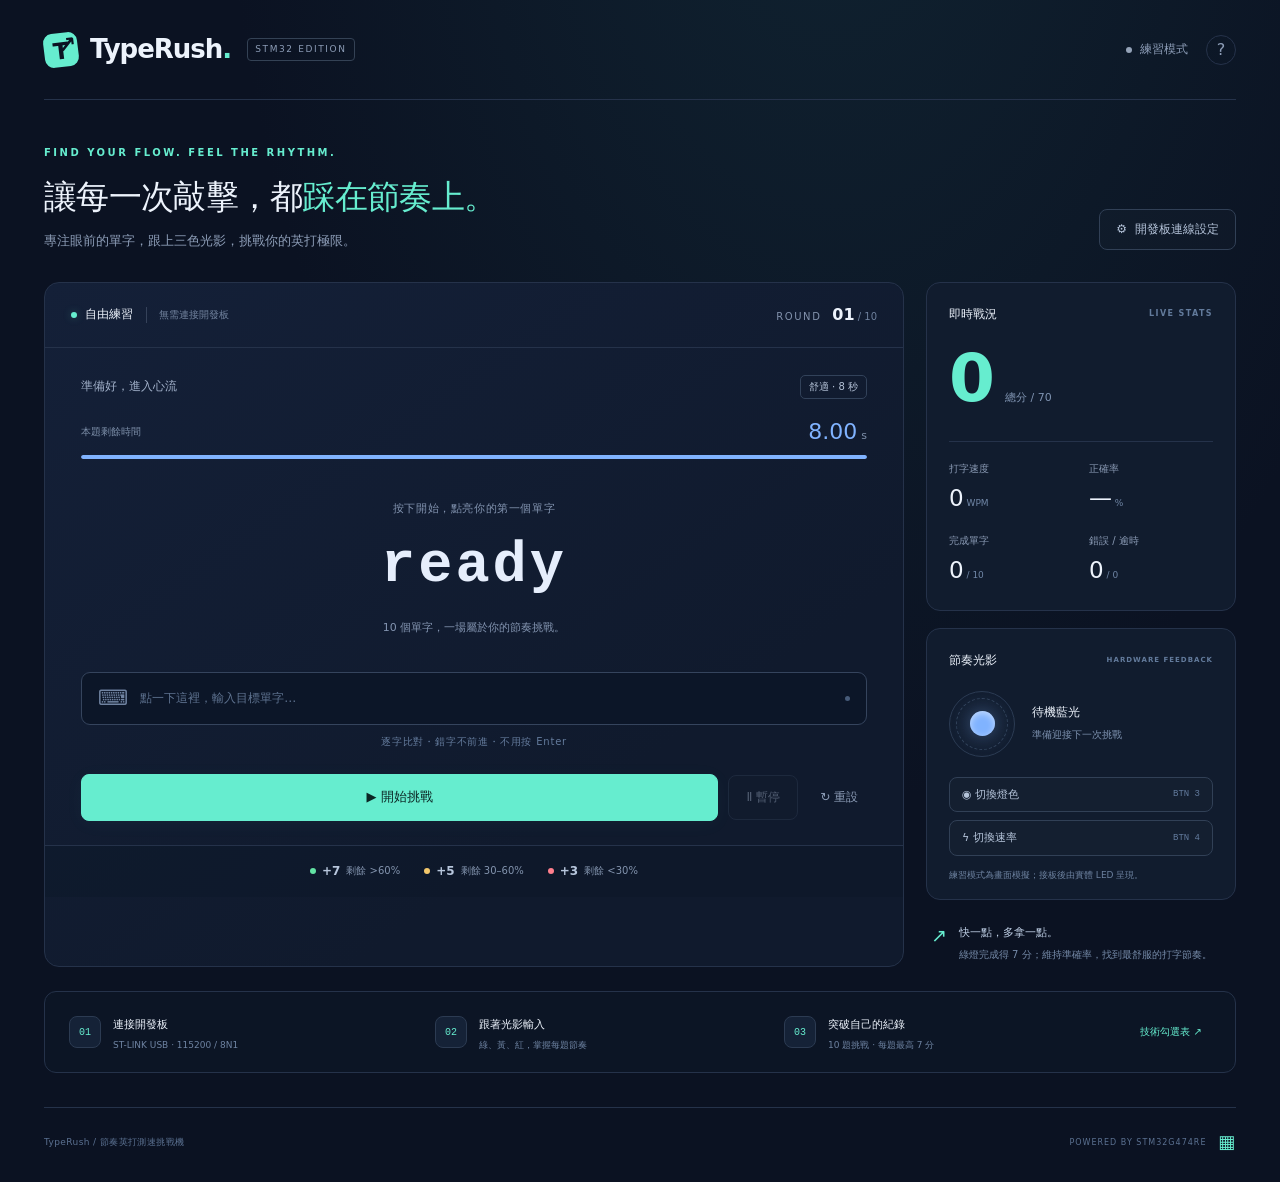
==== web/index.html @ 2ad9b750 "Publish TypeRush static game with STM32 Web Serial support" ====
<!doctype html>
<html lang="zh-Hant">
<head>
  <meta charset="utf-8"><meta name="viewport" content="width=device-width, initial-scale=1">
  <meta name="theme-color" content="#0b1222">
  <title>TypeRush — 節奏英打測速挑戰機</title>
  <link rel="stylesheet" href="style.css">
</head>
<body>
  <div class="shell">
    <header class="topbar">
      <a class="brand" href="./" aria-label="TypeRush 首頁"><span class="brand-icon">T<span>↗</span></span><strong>TypeRush<span class="brand-dot">.</span></strong><span class="tag">STM32 EDITION</span></a>
      <div class="top-actions"><span class="connection-badge" id="connectionBadge"><i></i>練習模式</span><button class="icon-button" id="helpButton" aria-label="操作說明">?</button></div>
    </header>
    <main>
      <div class="intro"><div><p class="eyebrow">FIND YOUR FLOW. FEEL THE RHYTHM.</p><h1>讓每一次敲擊，都<span>踩在節奏上。</span></h1><p class="subtitle">專注眼前的單字，跟上三色光影，挑戰你的英打極限。</p></div><button class="outline-button" id="settingsButton"><span aria-hidden="true">⚙</span> 開發板連線設定</button></div>
      <div class="workspace">
        <section class="arena" aria-label="打字遊戲">
          <div class="arena-head"><div class="mode-label"><span class="live-dot"></span><span id="modeLabel">自由練習</span><span class="mode-note" id="modeNote">無需連接開發板</span></div><span class="round-label">ROUND <strong id="round">01</strong><span> / 10</span></span></div>
          <div class="arena-body" id="arenaBody" data-color="blue">
            <div class="status-line"><span id="stateLabel">準備好，進入心流</span><span class="rate-chip" id="rateLabel">舒適 · 8 秒</span></div>
            <div class="time-row"><span>本題剩餘時間</span><strong id="time">8.00<span>s</span></strong></div>
            <div class="time-track"><div id="timeBar"></div></div>
            <div class="word-area"><p class="word-caption" id="wordCaption">按下開始，點亮你的第一個單字</p><div class="target-word" id="targetWord" aria-label="目標單字">ready<span class="caret">_</span></div><p class="feedback" id="feedback" role="status">10 個單字，一場屬於你的節奏挑戰。</p></div>
            <label class="typing-label" for="typingInput">英文字母輸入</label><div class="typing-box"><span aria-hidden="true">⌨</span><input id="typingInput" type="text" placeholder="開始後，在這裡輸入單字…" autocomplete="off" autocorrect="off" autocapitalize="off" spellcheck="false" disabled aria-describedby="inputHint"><span class="input-dot"></span></div>
            <p class="input-hint" id="inputHint">逐字比對・錯字不前進・不用按 Enter</p>
            <div class="game-controls"><button class="primary-button" id="startButton"><span aria-hidden="true">▶</span> 開始挑戰</button><button class="outline-button" id="pauseButton" disabled>Ⅱ 暫停</button><button class="text-button" id="resetButton">↻ 重設</button></div>
          </div>
          <div class="score-legend"><span><i class="dot green"></i><strong>+7</strong> 剩餘 &gt;60%</span><span><i class="dot yellow"></i><strong>+5</strong> 剩餘 30–60%</span><span><i class="dot red"></i><strong>+3</strong> 剩餘 &lt;30%</span></div>
        </section>
        <aside class="dashboard" aria-label="即時戰況">
          <section class="stats-card"><h2>即時戰況 <span>LIVE STATS</span></h2><div class="big-score"><span id="score">0</span><small>總分 / 70</small></div><div class="stat-grid"><div><span>打字速度</span><strong id="wpm">0<small> WPM</small></strong></div><div><span>正確率</span><strong id="accuracy">—<small> %</small></strong></div><div><span>完成單字</span><strong id="correct">0<small> / 10</small></strong></div><div><span>錯誤 / 逾時</span><strong id="errors">0<small> / 0</small></strong></div></div></section>
          <section class="light-card"><h2>節奏光影 <span>HARDWARE FEEDBACK</span></h2><div class="light-stage"><div class="light-orbit"><div id="led" class="led blue"></div></div><div><strong id="lightName">待機藍光</strong><p id="lightDescription">準備迎接你的挑戰</p></div></div><div class="hardware-controls"><button id="colorButton" class="outline-button">◉ 切換燈色 <small>BTN 3</small></button><button id="speedButton" class="outline-button">ϟ 切換速率 <small>BTN 4</small></button></div><p class="micro-copy" id="lightHint">練習模式為畫面模擬；接板後由實體 LED 呈現。</p></section>
          <section class="tip-card"><span>↗</span><div><strong>快一點，多拿一點。</strong><p>綠燈完成得 7 分；維持準確率，找到最舒服的打字節奏。</p></div></section>
        </aside>
      </div>
      <section class="bottom-strip"><div><span class="small-icon">01</span><div><strong>連接開發板</strong><p>ST-LINK USB · 115200 / 8N1</p></div></div><div><span class="small-icon">02</span><div><strong>跟著光影輸入</strong><p>綠、黃、紅，掌握每題節奏</p></div></div><div><span class="small-icon">03</span><div><strong>突破自己的紀錄</strong><p>10 題挑戰 · 每題最高 7 分</p></div></div><button class="text-button" id="technicalButton">技術勾選表 ↗</button></section>
    </main>
    <footer><span>TypeRush / 節奏英打測速挑戰機</span><span>POWERED BY STM32G474RE <span class="footer-square">▦</span></span></footer>
  </div>
  <div id="notice" role="status" class="notice" hidden></div>
  <dialog id="settingsDialog" class="settings-dialog">
    <div class="dialog-head"><div><p class="eyebrow">SERIAL CONNECTION</p><h2>連接你的開發板</h2></div><button class="icon-button close-dialog" aria-label="關閉設定">×</button></div>
    <div class="dialog-content"><p class="dialog-description">連線參數須與 STM32 韌體一致。使用電腦版 Chrome／Edge，透過 ST-LINK 的 USB 虛擬序列埠連接。</p><div class="cable-diagram"><span>⌁ 電腦 USB</span><span class="cable-line"></span><span>▦ STM32</span></div>
      <form id="serialForm"><div class="form-grid"><label>鮑率 Baud rate<input id="baudRate" type="number" min="300" max="3000000" step="1" value="115200" required></label><label>資料位元<select id="dataBits"><option value="8">8</option><option value="7">7</option></select></label><label>停止位元<select id="stopBits"><option value="1">1</option><option value="2">2</option></select></label><label>同位元檢查<select id="parity"><option value="none">無 None</option><option value="even">偶 Even</option><option value="odd">奇 Odd</option></select></label><label class="full-width">流量控制<select id="flowControl"><option value="none">無 None</option><option value="hardware">硬體 RTS / CTS</option></select></label></div>
      <p class="setting-note">隨附韌體固定為 <strong>115200 · 8 · 1 · None · None</strong>。其他參數需同步修改板端；ST-LINK VCP 不接 RTS/CTS。</p><button id="connectButton" class="primary-button full-width" type="submit">⌁ 選擇序列埠並連接</button></form>
      <div class="connection-info" id="connectionInfo" role="status">尚未連接開發板</div><div class="connection-options"><button class="outline-button" id="disconnectButton" disabled>中斷連線</button><button class="outline-button" id="practiceButton">使用練習模式</button></div>
      <details class="console-details"><summary>UART 對話 <span id="logCount">0 則</span></summary><div class="console-toolbar"><button class="text-button" id="syncButton">同步狀態</button><button class="text-button" id="clearLogButton">清除對話</button></div><pre id="serialLog" aria-label="UART 收發紀錄"></pre></details>
    </div>
  </dialog>
  <dialog id="helpDialog"><div class="dialog-head"><h2>找到你的節奏</h2><button class="icon-button close-dialog" aria-label="關閉操作說明">×</button></div><div class="dialog-content help-content"><p>每局 10 題。逐字輸入畫面上的英文單字，輸入最後一字即自動判分。錯字會記錄，但不會讓游標前進；不必退格或按 Enter。</p><ol><li><strong>開始 / BTN 1：</strong>開始新局，或從暫停繼續。</li><li><strong>暫停 / BTN 2：</strong>凍結倒數並讓燈號恆亮，再按繼續。</li><li><strong>燈色 / BTN 3：</strong>綠、黃、紅循環展示，不影響計分；換題恢復自動燈色。</li><li><strong>速率 / BTN 4：</strong>8 / 5 / 3 秒切換，呼吸週期同步加快；當題剩餘比例保留。</li></ol><p>剩餘時間 &gt;60% 得 7 分、30–60% 得 5 分、&lt;30% 得 3 分，逾時 0 分並換題。暫停時間不計入 WPM；正確率為正確字元 / 所有輸入字元。</p><p>接板模式由 STM32 控制遊戲；請先燒錄韌體，再用資料 USB 線連到板上 ST-LINK USB。練習模式只模擬畫面，不代表實體硬體驗證。</p><a href="../docs/HARDWARE.md" target="_blank" rel="noopener">接線與燒錄文件 ↗</a></div></dialog>
  <dialog id="technicalDialog"><div class="dialog-head"><div><p class="eyebrow">COURSE CHECKLIST</p><h2>每一項技術，都有對應功能</h2></div><button class="icon-button close-dialog" aria-label="關閉技術勾選表">×</button></div><div class="dialog-content"><p class="dialog-description">這裡列出韌體實作，不代表已完成實體板驗收。完整暫存器與操作說明見專案文件。</p><div class="checklist" id="checklist"></div><a href="../docs/TECHNICAL.md" target="_blank" rel="noopener">查看完整程式位置與驗收步驟 ↗</a></div></dialog>
  <dialog id="resultDialog" class="result-dialog"><div class="dialog-head"><span class="eyebrow">CHALLENGE COMPLETE</span><button class="icon-button close-dialog" aria-label="關閉成績">×</button></div><div class="result-content"><div class="result-icon">↗</div><h2>這一場，節奏由你掌握。</h2><p id="resultMode">練習模式成績</p><div class="result-score"><span id="resultScore">0</span><small> / 70 分</small></div><div class="result-details" id="resultDetails"></div><button class="primary-button" id="playAgainButton">再挑戰一次 ↗</button></div></dialog>
  <script type="module" src="app.js"></script>
</body>
</html>
---- web/style.css ----
:root{color-scheme:dark;--bg:#0b1222;--panel:#111c30;--border:#25324a;--text:#edf3fc;--muted:#8d9db7;--cyan:#66edcf;--green:#62e2a4;--yellow:#f3c76b;--red:#ff7f8d;--blue:#80b3ff;font-family:Inter,"Noto Sans TC","Microsoft JhengHei",system-ui,sans-serif;font-synthesis:none}
*{box-sizing:border-box}body{margin:0;background:radial-gradient(ellipse at 65% -20%,#16374277,transparent 52%),var(--bg);color:var(--text);font-size:14px;line-height:1.6}button,input,select{font:inherit}button,a,input,select{-webkit-tap-highlight-color:transparent}button{cursor:pointer}button:disabled{cursor:not-allowed;opacity:.4}button,a,input,select,summary{outline-offset:5px}button:focus-visible,a:focus-visible,input:focus-visible,select:focus-visible,summary:focus-visible{outline:2px solid var(--cyan)}a{color:var(--cyan);text-decoration:none}button{transition:background .18s,border-color .18s,transform .18s}button:active:not(:disabled){transform:translateY(1px)}.shell{max-width:1320px;margin:auto;padding:0 44px}.topbar{height:100px;border-bottom:1px solid var(--border);display:flex;align-items:center;justify-content:space-between}.brand{display:flex;align-items:center;gap:12px;color:var(--text)}.brand strong{font-size:26px;letter-spacing:-1px}.brand-icon{width:34px;height:34px;display:grid;place-items:center;position:relative;background:var(--cyan);color:var(--bg);font-size:23px;font-weight:900;border-radius:9px;transform:rotate(-7deg)}.brand-icon span{position:absolute;right:1px;top:-5px;font-size:22px}.brand-dot{color:var(--cyan)}.tag{font-size:9px;letter-spacing:1.6px;border:1px solid #344255;border-radius:4px;padding:3px 7px;margin-left:4px;color:var(--muted)}.top-actions{display:flex;align-items:center;gap:18px}.connection-badge{display:flex;align-items:center;gap:8px;font-size:12px;color:var(--muted)}.connection-badge i{width:6px;height:6px;border-radius:50%;background:#94a3b8}.connection-badge.connected{color:var(--cyan)}.connection-badge.connected i{background:var(--cyan);box-shadow:0 0 9px #66edcf77}.icon-button{display:grid;place-items:center;border:1px solid var(--border);color:var(--muted);background:transparent;border-radius:50%;width:30px;height:30px;font-size:16px}.icon-button:hover{background:#ffffff0b;color:var(--text)}.intro{display:flex;align-items:flex-end;justify-content:space-between;gap:20px;margin:45px 0 30px}.eyebrow{color:var(--cyan);font-size:10px;letter-spacing:2.5px;font-weight:700;margin:0 0 12px}h1{font-size:clamp(23px,2.6vw,36px);font-weight:700;letter-spacing:-.7px;margin:0 0 10px;line-height:1.45}h1 span{color:var(--cyan)}.subtitle{color:var(--muted);font-size:13px;margin:0}.outline-button,.primary-button,.text-button{border-radius:8px;display:inline-flex;justify-content:center;align-items:center;gap:8px;white-space:nowrap}.outline-button{padding:10px 16px;background:#ffffff03;border:1px solid #314056;color:#b5c4da}.outline-button:hover:not(:disabled){background:#ffffff08;border-color:#667a96}.intro>.outline-button{font-size:12px;margin-bottom:2px}.primary-button{border:1px solid var(--cyan);background:var(--cyan);color:#0b2624;font-weight:750;padding:12px 22px;box-shadow:0 3px 20px #66edcf0a}.primary-button:hover:not(:disabled){background:#91f7e0}.text-button{background:none;border:0;color:var(--muted);font-size:12px;padding:9px}.text-button:hover{color:var(--text)}.workspace{display:grid;grid-template-columns:minmax(0,1fr) 310px;gap:22px}.arena{border:1px solid var(--border);background:linear-gradient(145deg,#142038,#101a2d 70%);border-radius:15px;overflow:hidden;min-width:0}.arena-head{padding:19px 26px;display:flex;align-items:center;justify-content:space-between;border-bottom:1px solid var(--border);font-size:12px}.mode-label{display:flex;gap:8px;align-items:center}.live-dot{width:6px;height:6px;background:var(--cyan);border-radius:50%;box-shadow:0 0 8px #66edcf44}.mode-note{color:#73849f;font-size:10px;margin-left:5px;border-left:1px solid #35425a;padding-left:12px}.round-label{font-size:10px;letter-spacing:1.6px;color:#8292ac}.round-label strong{color:var(--text);font-size:16px;letter-spacing:0;margin-left:6px}.round-label>span{letter-spacing:0;color:#6e809d}.arena-body{padding:27px 36px 24px;--tier:var(--blue)}.arena-body[data-color=green]{--tier:var(--green)}.arena-body[data-color=yellow]{--tier:var(--yellow)}.arena-body[data-color=red]{--tier:var(--red)}.status-line{display:flex;align-items:center;justify-content:space-between;color:#a1b0c9;font-size:12px}.rate-chip{font-size:10px;padding:3px 8px;border:1px solid #32425a;border-radius:5px;color:#b5c3d8}.time-row{display:flex;align-items:center;justify-content:space-between;margin-top:20px}.time-row>span{font-size:10px;color:#7d8fa9}.time-row>strong{font-size:22px;font-variant-numeric:tabular-nums;font-weight:500;color:var(--tier);line-height:1.2}.time-row strong span{font-size:11px;margin-left:4px;color:#7d8fa9}.time-track{height:4px;border-radius:5px;background:#23304a;margin-top:10px;overflow:hidden}#timeBar{width:100%;height:100%;background:var(--tier);border-radius:5px;transition:width .08s linear,background .2s;box-shadow:0 0 9px var(--tier)}.word-area{padding:34px 0 28px;text-align:center;min-height:213px;display:flex;flex-direction:column;justify-content:center}.word-caption{font-size:11px;color:#8394b0;margin:0 0 12px;letter-spacing:.6px}.target-word{font:600 clamp(36px,5vw,57px)/1.3 "SFMono-Regular",Consolas,monospace;letter-spacing:3px;min-height:75px;color:#e6eefc;overflow-wrap:anywhere}.target-word .done{color:var(--cyan)}.target-word .next{position:relative}.target-word .next:after{content:"";position:absolute;bottom:-5px;height:3px;left:0;right:3px;background:var(--cyan);animation:blink 1s step-end infinite}.caret{color:var(--cyan);animation:blink 1s step-end infinite}.feedback{font-size:11px;margin:15px 0 0;color:#8394b0;min-height:18px}.feedback.error{color:var(--red)}.feedback.success{color:var(--cyan)}.typing-label{position:absolute;width:1px;height:1px;overflow:hidden;clip-path:inset(50%)}.typing-box{display:flex;align-items:center;border:1px solid #35445d;border-radius:9px;background:#0c1628;padding:0 16px;gap:12px;transition:border-color .2s}.typing-box:focus-within{border-color:var(--cyan);box-shadow:0 0 0 3px #66edcf09}.typing-box>span:first-child{color:#7083a1;font-size:21px}.typing-box input{width:100%;min-width:0;border:0;outline:none;background:none;color:var(--text);padding:15px 0;font-size:13px;letter-spacing:.5px}.typing-box input::placeholder{color:#5e728f;font-size:12px;letter-spacing:0}.input-dot{width:5px;height:5px;background:#475b79;border-radius:50%;flex-shrink:0}.typing-box:focus-within .input-dot{background:var(--cyan)}.input-hint{text-align:center;color:#647b9c;font-size:10px;margin:9px 0 24px;letter-spacing:.8px}.game-controls{display:flex;align-items:center;gap:10px}.game-controls .primary-button{flex:1;font-size:13px}.game-controls .outline-button{padding:12px 17px;font-size:12px}.game-controls .text-button{margin-left:3px}.score-legend{border-top:1px solid var(--border);display:flex;align-items:center;justify-content:center;gap:24px;padding:16px 14px;color:#8394ae;font-size:10px;background:#0a152344}.score-legend>span{display:flex;align-items:center;gap:6px}.score-legend strong{font-weight:600;color:#b7c6dc;font-size:12px}.dot{width:6px;height:6px;border-radius:50%;display:inline-block}.dot.green{background:var(--green)}.dot.yellow{background:var(--yellow)}.dot.red{background:var(--red)}.dashboard{display:flex;flex-direction:column;gap:17px}.stats-card,.light-card{background:#111c2e;border:1px solid var(--border);border-radius:14px;padding:22px}.stats-card h2,.light-card h2{display:flex;align-items:center;justify-content:space-between;margin:0;font-size:12px;font-weight:550}.stats-card h2>span,.light-card h2>span{font-size:8px;letter-spacing:1.4px;color:#637b9c}.big-score{display:flex;align-items:baseline;gap:13px;margin:14px 0 20px}.big-score>span{font-size:66px;line-height:1.25;letter-spacing:-3px;color:var(--cyan);font-weight:600;font-variant-numeric:tabular-nums}.big-score small{font-size:11px;color:#7f93b1}.stat-grid{display:grid;grid-template-columns:1fr 1fr;gap:16px;border-top:1px solid var(--border);padding-top:19px}.stat-grid>div{display:flex;flex-direction:column;gap:3px}.stat-grid>div>span{font-size:10px;color:#8b9bb5}.stat-grid strong{font-size:23px;font-weight:500;font-variant-numeric:tabular-nums}.stat-grid strong small{font-size:9px;color:#7187a7}.light-card{padding-bottom:16px}.light-card h2>span{font-size:7px;letter-spacing:1px}.light-stage{display:flex;gap:17px;align-items:center;margin:20px 0}.light-orbit{width:66px;height:66px;border:1px solid #2b3b53;border-radius:50%;display:grid;place-items:center;background:radial-gradient(#87baff0c,transparent);position:relative;flex-shrink:0}.light-orbit:after{content:"";position:absolute;inset:6px;border:1px dashed #31425a;border-radius:50%}.led{--led:var(--blue);width:25px;height:25px;border-radius:50%;background:var(--led);box-shadow:0 0 18px color-mix(in srgb,var(--led) 35%,transparent),inset 0 2px 7px #ffffff88;position:relative;z-index:1}.led.green{--led:var(--green)}.led.yellow{--led:var(--yellow)}.led.red{--led:var(--red)}.led.breathing{animation:breathe var(--breath,1800ms) ease-in-out infinite}.light-stage strong{font-size:12px;font-weight:550}.light-stage p{font-size:10px;color:#7d91af;margin:4px 0}.hardware-controls{display:flex;flex-direction:column;gap:8px}.hardware-controls .outline-button{padding:8px 12px;font-size:11px;justify-content:space-between}.hardware-controls small{font:9px Consolas,monospace;color:#637b9d}.micro-copy{font-size:9px;color:#6e83a1;margin:12px 0 0;line-height:1.7}.tip-card{display:flex;gap:12px;padding:3px 5px}.tip-card>span{color:var(--cyan);font-size:19px}.tip-card strong{font-size:11px;font-weight:500;color:#c1d1e7}.tip-card p{font-size:10px;line-height:1.8;color:#768ba9;margin:4px 0 0}.bottom-strip{border:1px solid var(--border);border-radius:12px;display:flex;align-items:center;justify-content:space-between;gap:18px;padding:20px 24px;margin:24px 0 34px;background:#111c2b55}.bottom-strip>div{display:flex;align-items:center;gap:12px}.small-icon{width:32px;height:32px;display:grid;place-items:center;border:1px solid #2c3b52;border-radius:8px;color:var(--cyan);font:10px Consolas,monospace;background:#152237}.bottom-strip strong{font-size:11px;font-weight:500}.bottom-strip p{color:#6f84a3;font-size:9px;margin:3px 0 0}.bottom-strip>.text-button{color:var(--cyan);font-size:10px}footer{display:flex;align-items:center;justify-content:space-between;border-top:1px solid var(--border);padding:20px 0 25px;color:#5b7191;font-size:9px;letter-spacing:.4px}footer>span:last-child{font-size:8px;letter-spacing:1px}.footer-square{color:var(--cyan);font-size:18px;vertical-align:middle;margin-left:8px}dialog{color:var(--text);background:#111d30;border:1px solid #33465e;border-radius:16px;padding:0;width:560px;max-width:calc(100% - 28px);max-height:90dvh;box-shadow:0 30px 150px #0009}dialog::backdrop{background:#030916bb;backdrop-filter:blur(6px)}.dialog-head{display:flex;align-items:center;justify-content:space-between;gap:18px;padding:25px 28px;border-bottom:1px solid var(--border)}.dialog-head h2{font-size:20px;margin:0;letter-spacing:-.3px}.dialog-head .eyebrow{margin-bottom:6px;font-size:9px}.dialog-head .close-dialog{flex-shrink:0;font-size:22px}.dialog-content{padding:24px 28px 28px}.dialog-description{font-size:12px;color:var(--muted);margin:0 0 20px;line-height:1.9}.cable-diagram{display:flex;align-items:center;justify-content:center;gap:20px;border:1px dashed #3b526f;border-radius:10px;padding:22px;background:#12233a;color:#b3c7e3;font-size:13px;margin-bottom:24px}.cable-line{width:50px;border-top:1px solid #536a89}.form-grid{display:grid;grid-template-columns:1fr 1fr;gap:18px 15px}.form-grid label{display:flex;flex-direction:column;gap:8px;color:#afc1db;font-size:12px}.form-grid input,.form-grid select{padding:12px;width:100%;color:var(--text);background:#0c172a;border:1px solid #344763;border-radius:8px;height:46px}.full-width{grid-column:1/-1;width:100%}.setting-note{color:#7d94b4;font-size:10px;margin:16px 0 20px;line-height:1.9}.setting-note strong{color:#b2c3dd;font-weight:500}.connection-info{font-size:11px;color:var(--muted);padding:14px 0;overflow-wrap:anywhere}.connection-options{display:flex;gap:10px}.connection-options>button{flex:1;font-size:11px}.console-details{margin-top:23px;border-top:1px solid var(--border);padding-top:17px}.console-details summary{cursor:pointer;font-size:12px;color:#c4d1e5}.console-details summary span{float:right;font-size:10px;color:#7791b4}.console-toolbar{display:flex;justify-content:flex-end;gap:8px}pre{background:#080f1d;border:1px solid #24354e;border-radius:8px;padding:12px;font:10px/1.7 Consolas,monospace;white-space:pre-wrap;overflow-wrap:anywhere;max-height:210px;overflow:auto;color:#83c8ba;margin:0}.help-content{font-size:13px;color:#a5b6d0;line-height:1.95}.help-content p:first-child{margin-top:0}.help-content ol{padding-left:20px}.help-content li{margin-bottom:10px}.help-content strong{color:#e0eafa}.help-content a,.dialog-content>a{font-size:11px}.checklist{margin-bottom:20px}.check-row{display:flex;gap:12px;padding:13px 0;border-bottom:1px solid var(--border)}.check-row>span{color:var(--cyan);font-size:16px}.check-row strong{font-size:12px;font-weight:550}.check-row p{margin:3px 0 0;font-size:11px;color:#8aa1c1}.check-row code{font-size:10px;color:#b4c8e7}.check-row.unused{opacity:.55}.result-dialog{width:470px}.result-content{text-align:center;padding:30px 30px 35px}.result-icon{margin:0 auto 18px;width:60px;height:60px;border:1px solid #476b68;border-radius:17px;background:#66edcf11;color:var(--cyan);font-size:34px}.result-content h2{font-size:20px;margin:0}.result-content>p{font-size:11px;color:var(--muted);margin:9px 0}.result-score{margin:18px 0}.result-score>span{font-size:76px;color:var(--cyan);font-weight:600;letter-spacing:-3px}.result-score small{color:var(--muted)}.result-details{font-size:12px;color:#a6bbd8;margin-bottom:25px;line-height:2}.result-content .primary-button{width:100%}.notice{position:fixed;bottom:24px;left:50%;transform:translateX(-50%);z-index:100;background:#193348;border:1px solid #446780;box-shadow:0 8px 35px #0005;color:#e7f4ff;border-radius:10px;padding:13px 22px;font-size:12px;max-width:calc(100% - 30px);width:max-content}.shake{animation:shake .24s ease-in-out}@keyframes blink{50%{opacity:0}}@keyframes breathe{0%,100%{opacity:.35;transform:scale(.88)}50%{opacity:1;transform:scale(1.04)}}@keyframes shake{25%{transform:translateX(-4px)}75%{transform:translateX(4px)}}
@media(min-width:1450px){.shell{padding:0 38px}.intro{margin-top:55px}.arena-body{padding:30px 45px}.word-area{padding:43px 0 36px}}
@media(max-width:1000px){.shell{padding:0 25px}.workspace{grid-template-columns:minmax(0,1fr) 270px;gap:16px}.arena-body{padding:24px}.stats-card,.light-card{padding:19px}.score-legend{gap:12px}.bottom-strip{padding:18px;gap:12px}.bottom-strip>div{gap:8px}.bottom-strip>.text-button{max-width:85px;white-space:normal}.mode-note{display:none}.intro{align-items:flex-start}.intro>.outline-button{margin-top:20px}.intro h1{font-size:27px}h1 span{display:block}.subtitle{font-size:12px}.word-area{min-height:212px}.target-word{font-size:43px}}
@media(max-width:760px){.shell{padding:0 19px}.topbar{height:78px}.brand strong{font-size:23px}.tag{display:none}.top-actions{gap:12px}.connection-badge{font-size:10px}.intro{margin:30px 0 23px;display:block}.eyebrow{font-size:8px;letter-spacing:2px}h1 span{display:inline}.intro h1{font-size:clamp(24px,5vw,32px)}.intro>.outline-button{margin-top:17px;padding:8px 12px;font-size:11px}.workspace{grid-template-columns:1fr}.arena-head{padding:16px 20px}.mode-note{display:inline}.arena-body{padding:22px}.target-word{font-size:clamp(35px,8vw,50px)}.word-area{padding:29px 0 23px;min-height:203px}.dashboard{display:grid;grid-template-columns:1fr 1fr;gap:13px}.stats-card{padding:18px}.stats-card h2>span,.light-card h2>span{display:none}.big-score{margin:14px 0}.big-score>span{font-size:52px}.big-score small{font-size:9px}.stat-grid{gap:15px 7px;padding-top:16px}.stat-grid strong{font-size:21px}.stat-grid>div>span{font-size:9px}.light-card{padding:18px}.light-stage{flex-direction:column;align-items:flex-start;gap:10px;margin:17px 0 14px}.light-orbit{width:55px;height:55px}.light-stage p{font-size:9px}.hardware-controls .outline-button{padding:7px 8px;font-size:10px}.hardware-controls small{font-size:8px}.micro-copy{font-size:8px}.tip-card{grid-column:1/-1;padding:4px 3px}.tip-card p{font-size:10px}.bottom-strip{display:grid;grid-template-columns:1fr;gap:17px;padding:21px;margin-top:20px}.bottom-strip>div{gap:13px}.bottom-strip>.text-button{max-width:none;justify-content:flex-start;padding:3px 0}.bottom-strip p{font-size:10px}.bottom-strip strong{font-size:12px}footer{align-items:flex-start;gap:15px;font-size:8px}footer>span:last-child{font-size:7px;text-align:right}.footer-square{display:none}.dialog-content{padding:21px}.dialog-head{padding:21px}.dialog-head h2{font-size:18px}}
@media(prefers-reduced-motion:reduce){*,*:before,*:after{animation:none!important;transition:none!important}}
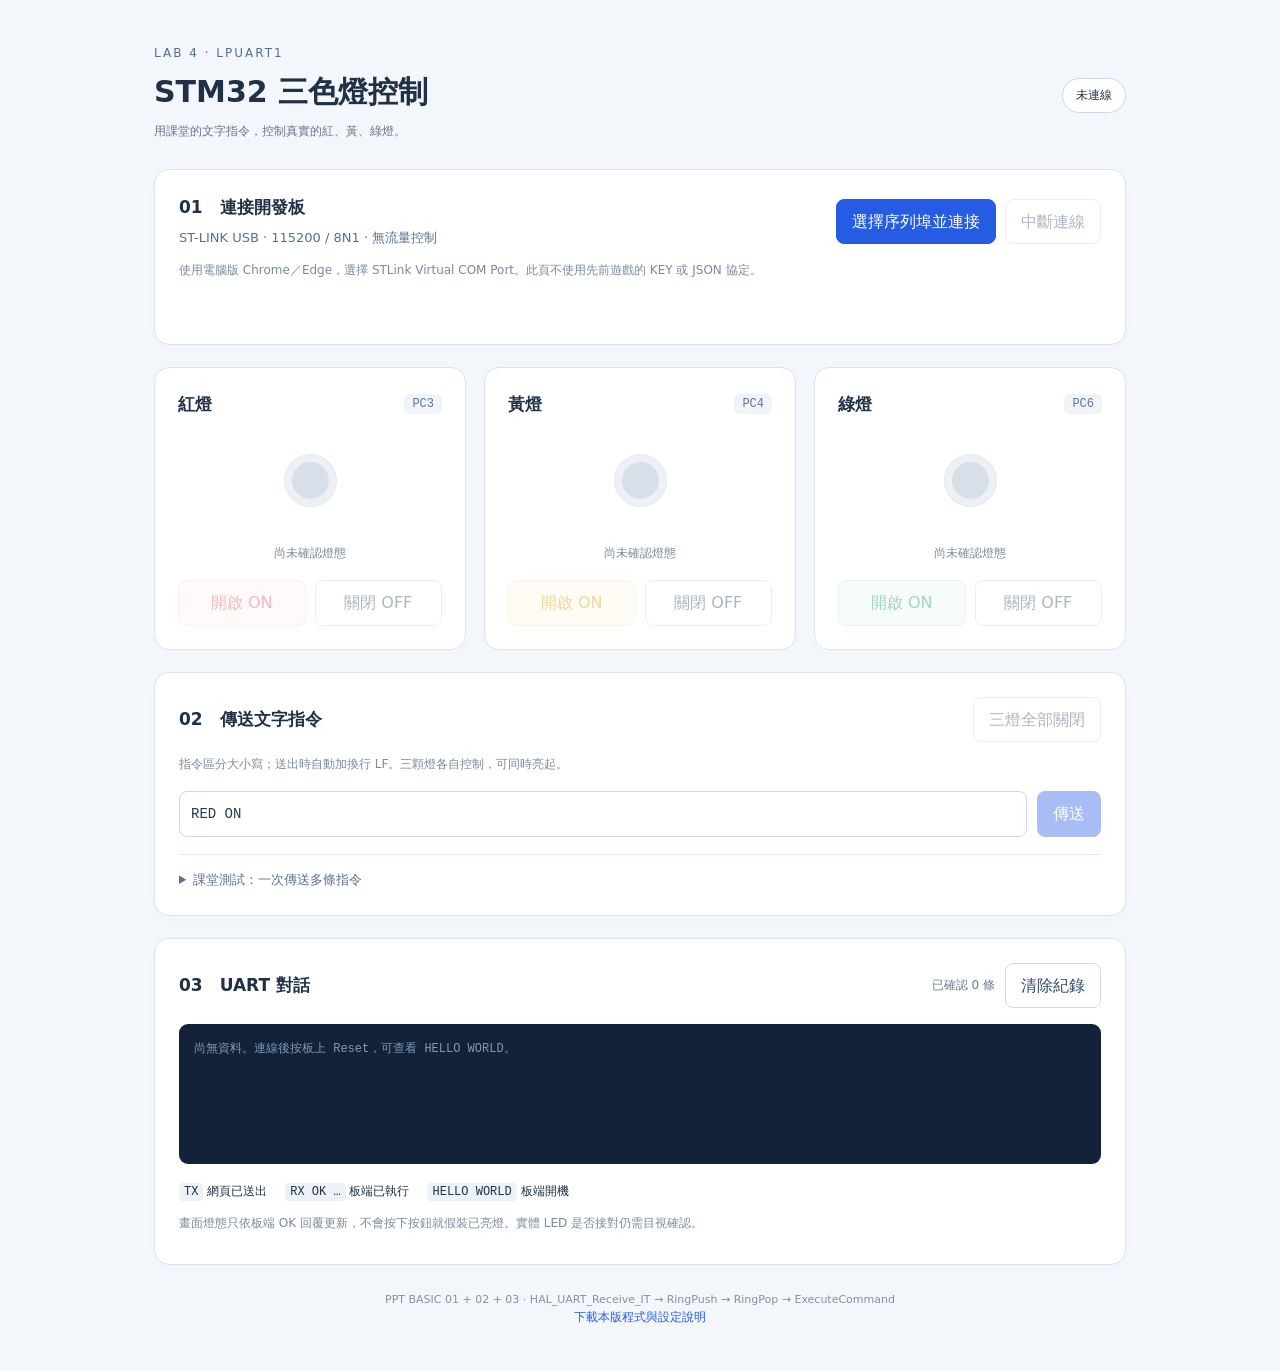
==== commit 638acbd3: "Simplify LED control using Lab4 HAL LPUART ring-buffer lesson" ====
--- a/web/index.html
+++ b/web/index.html
@@ -1,56 +1,126 @@
 <!doctype html>
 <html lang="zh-Hant">
 <head>
-  <meta charset="utf-8"><meta name="viewport" content="width=device-width, initial-scale=1">
-  <meta name="theme-color" content="#0b1222">
-  <title>TypeRush — 節奏英打測速挑戰機</title>
-  <link rel="stylesheet" href="style.css">
+<meta charset="utf-8"><meta name="viewport" content="width=device-width,initial-scale=1">
+<title>Lab4｜STM32 三色燈控制</title>
+<style>
+:root{font-family:system-ui,"Microsoft JhengHei",sans-serif;color:#203047;background:#f3f6fa;line-height:1.6;color-scheme:light}*{box-sizing:border-box}body{margin:0}main{max-width:1020px;margin:44px auto;padding:0 24px}header{display:flex;align-items:center;justify-content:space-between;gap:20px}.eyebrow{color:#536f93;letter-spacing:2px;font-size:12px;margin:0}h1{font-size:30px;margin:5px 0}h2{font-size:17px;margin:0}p{color:#66768c;margin:6px 0}.badge{font-size:12px;white-space:nowrap;border:1px solid #ced9e7;border-radius:20px;padding:7px 13px;background:white}.connected{color:#127653;border-color:#9ed8c2;background:#ecfaf3}.panel{background:white;border:1px solid #dae3ee;border-radius:15px;padding:24px;margin-top:22px;box-shadow:0 4px 20px #20304703}.connect-row{display:flex;justify-content:space-between;align-items:center;gap:20px}.params{font-size:13px;color:#56708f;margin-top:6px}button{font:inherit;cursor:pointer;border:1px solid #cfd9e7;border-radius:8px;padding:9px 15px;background:white;color:#334b69}button:hover:not(:disabled){background:#f0f5fb}button:disabled{opacity:.4;cursor:not-allowed}button:focus-visible,input:focus-visible,textarea:focus-visible,summary:focus-visible{outline:3px solid #649eff;outline-offset:3px}.primary{background:#255ce3;color:white;border-color:#255ce3}.primary:hover:not(:disabled){background:#1749c3}.actions{display:flex;gap:9px;flex-wrap:wrap}.hint{font-size:12px;color:#7a899d;margin-top:13px}.cards{display:grid;grid-template-columns:repeat(3,1fr);gap:18px;margin-top:22px}.card{--color:#ec5262;--tint:#fff1f3;background:white;border:1px solid #dae3ee;border-radius:15px;padding:23px}.yellow{--color:#d99d11;--tint:#fff8e7}.green{--color:#169a68;--tint:#eaf9f1}.card-header{display:flex;align-items:center;justify-content:space-between}.pin{font:12px ui-monospace,monospace;background:#f0f4f9;color:#60758f;padding:3px 8px;border-radius:5px}.lamp-area{height:126px;display:flex;align-items:center;justify-content:center}.lamp{width:51px;height:51px;border-radius:50%;background:#d7dfe9;border:7px solid #edf1f6;box-shadow:0 0 0 1px #e3e9f0;transition:.2s}.card[data-state=on]{border-color:var(--color);background:linear-gradient(white,var(--tint))}.card[data-state=on] .lamp{background:var(--color);border-color:var(--tint);box-shadow:0 0 22px color-mix(in srgb,var(--color) 30%,transparent)}.lamp-status{text-align:center;font-size:12px;color:#7b899a;margin-bottom:17px}.card .actions{display:grid;grid-template-columns:1fr 1fr}.on-button{color:var(--color);background:var(--tint);border-color:color-mix(in srgb,var(--color) 25%,white)}.section-head{display:flex;justify-content:space-between;align-items:center;gap:15px}.count{font-size:12px;color:#657c96}code{font:12px ui-monospace,monospace;background:#edf2f8;padding:2px 5px;border-radius:4px}.send-row{display:flex;gap:10px;margin-top:17px}input,textarea{font:14px ui-monospace,monospace;border:1px solid #ced9e7;border-radius:8px;padding:11px;color:#243a54;background:white}input{flex:1;min-width:0}textarea{display:block;width:100%;min-height:116px;resize:vertical;margin:12px 0}.console{background:#132238;color:#bdd8ed;min-height:140px;max-height:260px;overflow:auto;border-radius:9px;padding:15px;font:12px/1.8 ui-monospace,monospace;white-space:pre-wrap;overflow-wrap:anywhere;margin:16px 0 0}.console:empty:before{content:"尚無資料。連線後按板上 Reset，可查看 HELLO WORLD。";color:#7d99b6}details{margin-top:17px;border-top:1px solid #e4eaf2;padding-top:15px}summary{cursor:pointer;color:#5c7290;font-size:13px}.guide{display:flex;gap:18px;flex-wrap:wrap;font-size:12px;margin-top:18px}.notice{color:#b14831;font-size:13px;min-height:21px;margin-top:12px}.footer{font-size:11px;text-align:center;color:#8391a3;margin:26px 0}.link{font-size:12px;color:#255ce3;text-decoration:none}.subtle{font-size:12px}.log-actions{display:flex;gap:10px;align-items:center}@media(max-width:650px){main{margin-top:25px;padding:0 17px}h1{font-size:24px}header{align-items:flex-start}.badge{font-size:10px;padding:6px 9px}.connect-row{align-items:flex-start;flex-direction:column;gap:15px}.cards{grid-template-columns:1fr;gap:12px}.card{display:grid;grid-template-columns:1fr 1fr;column-gap:18px;padding:18px}.card-header{grid-column:1/-1}.lamp-area{height:80px;grid-row:2/4}.lamp-status{align-self:end;margin:9px 0;font-size:11px}.card .actions{align-self:start}.panel{padding:19px}.send-row button{padding:9px 11px}.guide{gap:8px}.section-head{align-items:flex-start}.log-actions{gap:6px}.log-actions button{font-size:11px;padding:6px 8px}}@media(prefers-reduced-motion:reduce){*{transition:none!important}}
+</style>
 </head>
 <body>
-  <div class="shell">
-    <header class="topbar">
-      <a class="brand" href="./" aria-label="TypeRush 首頁"><span class="brand-icon">T<span>↗</span></span><strong>TypeRush<span class="brand-dot">.</span></strong><span class="tag">STM32 EDITION</span></a>
-      <div class="top-actions"><span class="connection-badge" id="connectionBadge"><i></i>練習模式</span><button class="icon-button" id="helpButton" aria-label="操作說明">?</button></div>
-    </header>
-    <main>
-      <div class="intro"><div><p class="eyebrow">FIND YOUR FLOW. FEEL THE RHYTHM.</p><h1>讓每一次敲擊，都<span>踩在節奏上。</span></h1><p class="subtitle">專注眼前的單字，跟上三色光影，挑戰你的英打極限。</p></div><button class="outline-button" id="settingsButton"><span aria-hidden="true">⚙</span> 開發板連線設定</button></div>
-      <div class="workspace">
-        <section class="arena" aria-label="打字遊戲">
-          <div class="arena-head"><div class="mode-label"><span class="live-dot"></span><span id="modeLabel">自由練習</span><span class="mode-note" id="modeNote">無需連接開發板</span></div><span class="round-label">ROUND <strong id="round">01</strong><span> / 10</span></span></div>
-          <div class="arena-body" id="arenaBody" data-color="blue">
-            <div class="status-line"><span id="stateLabel">準備好，進入心流</span><span class="rate-chip" id="rateLabel">舒適 · 8 秒</span></div>
-            <div class="time-row"><span>本題剩餘時間</span><strong id="time">8.00<span>s</span></strong></div>
-            <div class="time-track"><div id="timeBar"></div></div>
-            <div class="word-area"><p class="word-caption" id="wordCaption">按下開始，點亮你的第一個單字</p><div class="target-word" id="targetWord" aria-label="目標單字">ready<span class="caret">_</span></div><p class="feedback" id="feedback" role="status">10 個單字，一場屬於你的節奏挑戰。</p></div>
-            <label class="typing-label" for="typingInput">英文字母輸入</label><div class="typing-box"><span aria-hidden="true">⌨</span><input id="typingInput" type="text" placeholder="開始後，在這裡輸入單字…" autocomplete="off" autocorrect="off" autocapitalize="off" spellcheck="false" disabled aria-describedby="inputHint"><span class="input-dot"></span></div>
-            <p class="input-hint" id="inputHint">逐字比對・錯字不前進・不用按 Enter</p>
-            <div class="game-controls"><button class="primary-button" id="startButton"><span aria-hidden="true">▶</span> 開始挑戰</button><button class="outline-button" id="pauseButton" disabled>Ⅱ 暫停</button><button class="text-button" id="resetButton">↻ 重設</button></div>
-          </div>
-          <div class="score-legend"><span><i class="dot green"></i><strong>+7</strong> 剩餘 &gt;60%</span><span><i class="dot yellow"></i><strong>+5</strong> 剩餘 30–60%</span><span><i class="dot red"></i><strong>+3</strong> 剩餘 &lt;30%</span></div>
-        </section>
-        <aside class="dashboard" aria-label="即時戰況">
-          <section class="stats-card"><h2>即時戰況 <span>LIVE STATS</span></h2><div class="big-score"><span id="score">0</span><small>總分 / 70</small></div><div class="stat-grid"><div><span>打字速度</span><strong id="wpm">0<small> WPM</small></strong></div><div><span>正確率</span><strong id="accuracy">—<small> %</small></strong></div><div><span>完成單字</span><strong id="correct">0<small> / 10</small></strong></div><div><span>錯誤 / 逾時</span><strong id="errors">0<small> / 0</small></strong></div></div></section>
-          <section class="light-card"><h2>節奏光影 <span>HARDWARE FEEDBACK</span></h2><div class="light-stage"><div class="light-orbit"><div id="led" class="led blue"></div></div><div><strong id="lightName">待機藍光</strong><p id="lightDescription">準備迎接你的挑戰</p></div></div><div class="hardware-controls"><button id="colorButton" class="outline-button">◉ 切換燈色 <small>BTN 3</small></button><button id="speedButton" class="outline-button">ϟ 切換速率 <small>BTN 4</small></button></div><p class="micro-copy" id="lightHint">練習模式為畫面模擬；接板後由實體 LED 呈現。</p></section>
-          <section class="tip-card"><span>↗</span><div><strong>快一點，多拿一點。</strong><p>綠燈完成得 7 分；維持準確率，找到最舒服的打字節奏。</p></div></section>
-        </aside>
-      </div>
-      <section class="bottom-strip"><div><span class="small-icon">01</span><div><strong>連接開發板</strong><p>ST-LINK USB · 115200 / 8N1</p></div></div><div><span class="small-icon">02</span><div><strong>跟著光影輸入</strong><p>綠、黃、紅，掌握每題節奏</p></div></div><div><span class="small-icon">03</span><div><strong>突破自己的紀錄</strong><p>10 題挑戰 · 每題最高 7 分</p></div></div><button class="text-button" id="technicalButton">技術勾選表 ↗</button></section>
-    </main>
-    <footer><span>TypeRush / 節奏英打測速挑戰機</span><span>POWERED BY STM32G474RE <span class="footer-square">▦</span></span></footer>
-  </div>
-  <div id="notice" role="status" class="notice" hidden></div>
-  <dialog id="settingsDialog" class="settings-dialog">
-    <div class="dialog-head"><div><p class="eyebrow">SERIAL CONNECTION</p><h2>連接你的開發板</h2></div><button class="icon-button close-dialog" aria-label="關閉設定">×</button></div>
-    <div class="dialog-content"><p class="dialog-description">連線參數須與 STM32 韌體一致。使用電腦版 Chrome／Edge，透過 ST-LINK 的 USB 虛擬序列埠連接。</p><div class="cable-diagram"><span>⌁ 電腦 USB</span><span class="cable-line"></span><span>▦ STM32</span></div>
-      <form id="serialForm"><div class="form-grid"><label>鮑率 Baud rate<input id="baudRate" type="number" min="300" max="3000000" step="1" value="115200" required></label><label>資料位元<select id="dataBits"><option value="8">8</option><option value="7">7</option></select></label><label>停止位元<select id="stopBits"><option value="1">1</option><option value="2">2</option></select></label><label>同位元檢查<select id="parity"><option value="none">無 None</option><option value="even">偶 Even</option><option value="odd">奇 Odd</option></select></label><label class="full-width">流量控制<select id="flowControl"><option value="none">無 None</option><option value="hardware">硬體 RTS / CTS</option></select></label></div>
-      <p class="setting-note">隨附韌體固定為 <strong>115200 · 8 · 1 · None · None</strong>。其他參數需同步修改板端；ST-LINK VCP 不接 RTS/CTS。</p><button id="connectButton" class="primary-button full-width" type="submit">⌁ 選擇序列埠並連接</button></form>
-      <div class="connection-info" id="connectionInfo" role="status">尚未連接開發板</div><div class="connection-options"><button class="outline-button" id="disconnectButton" disabled>中斷連線</button><button class="outline-button" id="practiceButton">使用練習模式</button></div>
-      <details class="console-details"><summary>UART 對話 <span id="logCount">0 則</span></summary><div class="console-toolbar"><button class="text-button" id="syncButton">同步狀態</button><button class="text-button" id="clearLogButton">清除對話</button></div><pre id="serialLog" aria-label="UART 收發紀錄"></pre></details>
-    </div>
-  </dialog>
-  <dialog id="helpDialog"><div class="dialog-head"><h2>找到你的節奏</h2><button class="icon-button close-dialog" aria-label="關閉操作說明">×</button></div><div class="dialog-content help-content"><p>每局 10 題。逐字輸入畫面上的英文單字，輸入最後一字即自動判分。錯字會記錄，但不會讓游標前進；不必退格或按 Enter。</p><ol><li><strong>開始 / BTN 1：</strong>開始新局，或從暫停繼續。</li><li><strong>暫停 / BTN 2：</strong>凍結倒數並讓燈號恆亮，再按繼續。</li><li><strong>燈色 / BTN 3：</strong>綠、黃、紅循環展示，不影響計分；換題恢復自動燈色。</li><li><strong>速率 / BTN 4：</strong>8 / 5 / 3 秒切換，呼吸週期同步加快；當題剩餘比例保留。</li></ol><p>剩餘時間 &gt;60% 得 7 分、30–60% 得 5 分、&lt;30% 得 3 分，逾時 0 分並換題。暫停時間不計入 WPM；正確率為正確字元 / 所有輸入字元。</p><p>接板模式由 STM32 控制遊戲；請先燒錄韌體，再用資料 USB 線連到板上 ST-LINK USB。練習模式只模擬畫面，不代表實體硬體驗證。</p><a href="../docs/HARDWARE.md" target="_blank" rel="noopener">接線與燒錄文件 ↗</a></div></dialog>
-  <dialog id="technicalDialog"><div class="dialog-head"><div><p class="eyebrow">COURSE CHECKLIST</p><h2>每一項技術，都有對應功能</h2></div><button class="icon-button close-dialog" aria-label="關閉技術勾選表">×</button></div><div class="dialog-content"><p class="dialog-description">這裡列出韌體實作，不代表已完成實體板驗收。完整暫存器與操作說明見專案文件。</p><div class="checklist" id="checklist"></div><a href="../docs/TECHNICAL.md" target="_blank" rel="noopener">查看完整程式位置與驗收步驟 ↗</a></div></dialog>
-  <dialog id="resultDialog" class="result-dialog"><div class="dialog-head"><span class="eyebrow">CHALLENGE COMPLETE</span><button class="icon-button close-dialog" aria-label="關閉成績">×</button></div><div class="result-content"><div class="result-icon">↗</div><h2>這一場，節奏由你掌握。</h2><p id="resultMode">練習模式成績</p><div class="result-score"><span id="resultScore">0</span><small> / 70 分</small></div><div class="result-details" id="resultDetails"></div><button class="primary-button" id="playAgainButton">再挑戰一次 ↗</button></div></dialog>
-  <script type="module" src="app.js"></script>
+<main>
+<header><div><p class="eyebrow">LAB 4 · LPUART1</p><h1>STM32 三色燈控制</h1><p class="subtle">用課堂的文字指令，控制真實的紅、黃、綠燈。</p></div><span class="badge" id="connectionStatus" role="status">未連線</span></header>
+<section class="panel"><div class="connect-row"><div><h2>01　連接開發板</h2><div class="params">ST-LINK USB · 115200 / 8N1 · 無流量控制</div></div><div class="actions"><button id="connect" class="primary">選擇序列埠並連接</button><button id="disconnect" disabled>中斷連線</button></div></div><p class="hint">使用電腦版 Chrome／Edge，選擇 STLink Virtual COM Port。此頁不使用先前遊戲的 KEY 或 JSON 協定。</p><p class="notice" id="notice" role="status"></p></section>
+<div class="cards" aria-label="三色燈開關">
+<section class="card red" data-color="RED" data-state="unknown"><div class="card-header"><h2>紅燈</h2><span class="pin">PC3</span></div><div class="lamp-area"><div class="lamp" aria-hidden="true"></div></div><div class="lamp-status">尚未確認燈態</div><div class="actions"><button data-command="RED ON" class="on-button" disabled>開啟 ON</button><button data-command="RED OFF" disabled>關閉 OFF</button></div></section>
+<section class="card yellow" data-color="YELLOW" data-state="unknown"><div class="card-header"><h2>黃燈</h2><span class="pin">PC4</span></div><div class="lamp-area"><div class="lamp" aria-hidden="true"></div></div><div class="lamp-status">尚未確認燈態</div><div class="actions"><button data-command="YELLOW ON" class="on-button" disabled>開啟 ON</button><button data-command="YELLOW OFF" disabled>關閉 OFF</button></div></section>
+<section class="card green" data-color="GREEN" data-state="unknown"><div class="card-header"><h2>綠燈</h2><span class="pin">PC6</span></div><div class="lamp-area"><div class="lamp" aria-hidden="true"></div></div><div class="lamp-status">尚未確認燈態</div><div class="actions"><button data-command="GREEN ON" class="on-button" disabled>開啟 ON</button><button data-command="GREEN OFF" disabled>關閉 OFF</button></div></section>
+</div>
+<section class="panel"><div class="section-head"><h2>02　傳送文字指令</h2><button id="allOff" disabled>三燈全部關閉</button></div><p class="hint">指令區分大小寫；送出時自動加換行 LF。三顆燈各自控制，可同時亮起。</p><form id="commandForm" class="send-row"><input id="command" placeholder="例如：RED ON" value="RED ON" aria-label="文字指令" maxlength="31" disabled><button id="send" class="primary" disabled>傳送</button></form><details><summary>課堂測試：一次傳送多條指令</summary><textarea id="batch" aria-label="多行指令" disabled>GREEN ON
+RED ON
+GREEN OFF
+RED OFF</textarea><button id="sendBatch" disabled>傳送整批指令</button><p class="hint">每次最多 240 bytes。韌體使用 256 格 ring buffer（可存 255 bytes），主迴圈每 200 ms 處理累積資料；兩批請至少間隔 300 ms。</p></details></section>
+<section class="panel"><div class="section-head"><h2>03　UART 對話</h2><div class="log-actions"><span class="count" id="ackCount">已確認 0 條</span><button id="clearLog">清除紀錄</button></div></div><pre id="log" class="console" aria-label="UART 收發紀錄"></pre><div class="guide"><span><code>TX</code> 網頁已送出</span><span><code>RX OK …</code> 板端已執行</span><span><code>HELLO WORLD</code> 板端開機</span></div><p class="hint">畫面燈態只依板端 OK 回覆更新，不會按下按鈕就假裝已亮燈。實體 LED 是否接對仍需目視確認。</p></section>
+<p class="footer">PPT BASIC 01 + 02 + 03 · HAL_UART_Receive_IT → RingPush → RingPop → ExecuteCommand<br><a class="link" href="https://raw.githubusercontent.com/jamie96123/Midterm-Project/refs/heads/gh-pages/downloads/TypeRush-Lab4-LED.zip">下載本版程式與設定說明</a></p>
+</main>
+<script>
+const $=id=>document.getElementById(id);
+let port=null,reader=null,writer=null,readTask=null,closing=false,connecting=false,acks=0;
+let lines=[],frame='',discard=false;
+function notice(message){$('notice').textContent=message;}
+function log(type,message){
+ lines.push(`${new Date().toLocaleTimeString('zh-TW',{hour12:false})}  ${type}  ${message}`);
+ if(lines.length>100)lines.shift();
+ $('log').textContent=lines.join('\n');$('log').scrollTop=$('log').scrollHeight;
+}
+function controls(){
+ const open=!!port&&!closing;
+ $('connect').disabled=open||connecting||closing;$('disconnect').disabled=!open;
+ for(const el of document.querySelectorAll('[data-command],#allOff,#command,#send,#batch,#sendBatch'))el.disabled=!open;
+}
+function lamp(color,value){
+ const card=document.querySelector(`[data-color="${color}"]`);
+ card.dataset.state=value;
+ card.querySelector('.lamp-status').textContent=value==='on'?'已確認開啟':value==='off'?'已確認關閉':'尚未確認燈態';
+}
+function unknown(){for(const c of ['RED','YELLOW','GREEN'])lamp(c,'unknown');}
+function received(line){
+ log('RX',line);
+ const match=/^OK (RED|YELLOW|GREEN) (ON|OFF)$/.exec(line);
+ if(match){
+  lamp(match[1],match[2]==='ON'?'on':'off');$('ackCount').textContent=`已確認 ${++acks} 條`;
+  $('connectionStatus').textContent='STM32 已回應';notice('');
+ }else if(line==='HELLO WORLD'){
+  for(const c of ['RED','YELLOW','GREEN'])lamp(c,'off');
+  $('connectionStatus').textContent='STM32 已回應';notice('已收到開機字串，可以開始控制燈號。');
+ }else if(line.startsWith('ERR'))notice('板端不認得這條指令，請使用 RED／YELLOW／GREEN 加 ON／OFF。');
+ else if(line.startsWith('{'))notice('收到舊版 JSON 訊息，請先燒錄本次 Lab4 文字指令韌體。');
+}
+function feed(text){
+ for(const c of text){
+  if(c==='\n'){
+   if(!discard&&frame.trim())received(frame.trim());
+   frame='';discard=false;
+  }else if(!discard){
+   if(frame.length>=512){frame='';discard=true;notice('收到過長資料行，已略過。');}
+   else frame+=c;
+  }
+ }
+}
+async function readLoop(){
+ const decoder=new TextDecoder();
+ try{
+  reader=port.readable.getReader();
+  while(!closing){const {value,done}=await reader.read();if(done)break;feed(decoder.decode(value,{stream:true}));}
+ }catch(error){if(!closing){log('ERROR',error.message);notice('連線已中斷，請確認 USB 並重新連接。');}}
+ finally{reader?.releaseLock();reader=null;if(!closing)queueMicrotask(disconnect);}
+}
+async function disconnect(){
+ if(closing||!port)return;
+ closing=true;controls();
+ try{await reader?.cancel();}catch{}
+ try{await readTask;}catch{}
+ try{await writer?.close();}catch{}
+ try{writer?.releaseLock();}catch{}
+ writer=null;
+ try{await port.close();}catch{}
+ port=null;readTask=null;closing=false;frame='';discard=false;
+ unknown();$('connectionStatus').textContent='未連線';$('connectionStatus').className='badge';
+ log('INFO','序列埠已關閉');controls();
+}
+async function send(text){
+ if(!writer||closing)return;
+ text=text.replace(/\r\n?/g,'\n').trim();if(!text)return;
+ if(!/^[\x20-\x7e\n]+$/.test(text)){notice('請使用英文 ASCII 指令。');return;}
+ const bytes=new TextEncoder().encode(text+'\n');
+ if(bytes.length>240){notice('請將這批資料縮短至 240 bytes 以內。');return;}
+ try{await writer.write(bytes);log('TX',text.replace(/\n/g,' ⏎ '));notice('已送出，等待板端 OK 回覆；主迴圈每 200 ms 處理一次。');}
+ catch(error){notice(`傳送失敗：${error.message}`);void disconnect();}
+}
+$('connect').addEventListener('click',async()=>{
+ if(connecting||port)return;
+ if(!navigator.serial){notice('請使用支援 Web Serial 的電腦版 Chrome／Edge，並由 HTTPS 或 localhost 開啟。');return;}
+ connecting=true;controls();let selected;
+ try{
+  selected=await navigator.serial.requestPort();
+  await selected.open({baudRate:115200,dataBits:8,stopBits:1,parity:'none',flowControl:'none'});
+  const writable=selected.writable.getWriter();
+  port=selected;writer=writable;closing=false;frame='';discard=false;acks=0;unknown();
+  $('ackCount').textContent='已確認 0 條';$('connectionStatus').textContent='序列埠已開啟';$('connectionStatus').className='badge connected';
+  notice('請按開啟／關閉按鈕。連線後按板上 Reset，可收到 HELLO WORLD。');
+  log('INFO','開啟 LPUART1 VCP：115200 / 8N1');readTask=readLoop();
+ }catch(error){
+  notice(error.name==='NotFoundError'?'已取消選擇序列埠。':`無法連接：${error.message}`);
+  if(selected&&!port){try{await selected.close();}catch{}}
+ }finally{connecting=false;controls();}
+});
+$('disconnect').addEventListener('click',disconnect);
+for(const button of document.querySelectorAll('[data-command]'))button.addEventListener('click',()=>send(button.dataset.command));
+$('allOff').addEventListener('click',()=>send('RED OFF\nYELLOW OFF\nGREEN OFF'));
+$('commandForm').addEventListener('submit',event=>{event.preventDefault();void send($('command').value);});
+$('sendBatch').addEventListener('click',()=>send($('batch').value));
+$('clearLog').addEventListener('click',()=>{lines=[];$('log').textContent='';});
+controls();
+</script>
 </body>
 </html>
